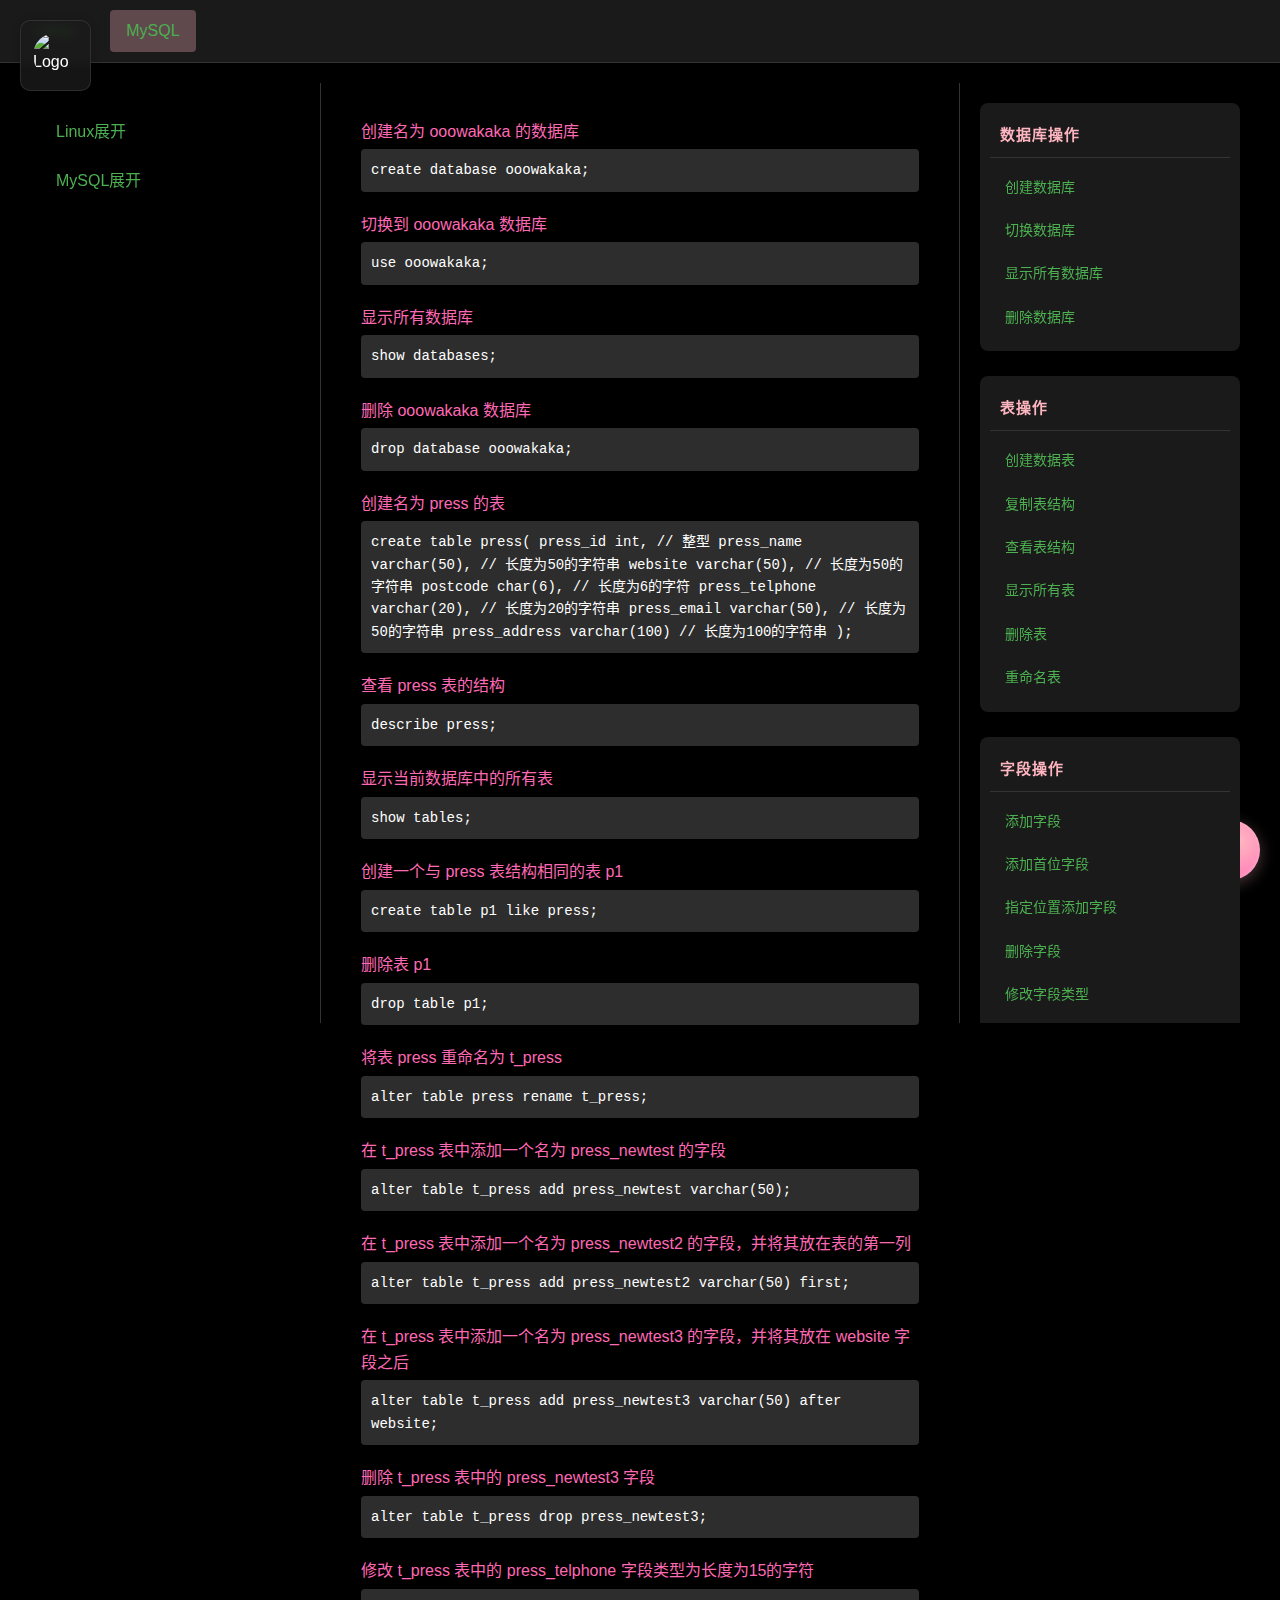
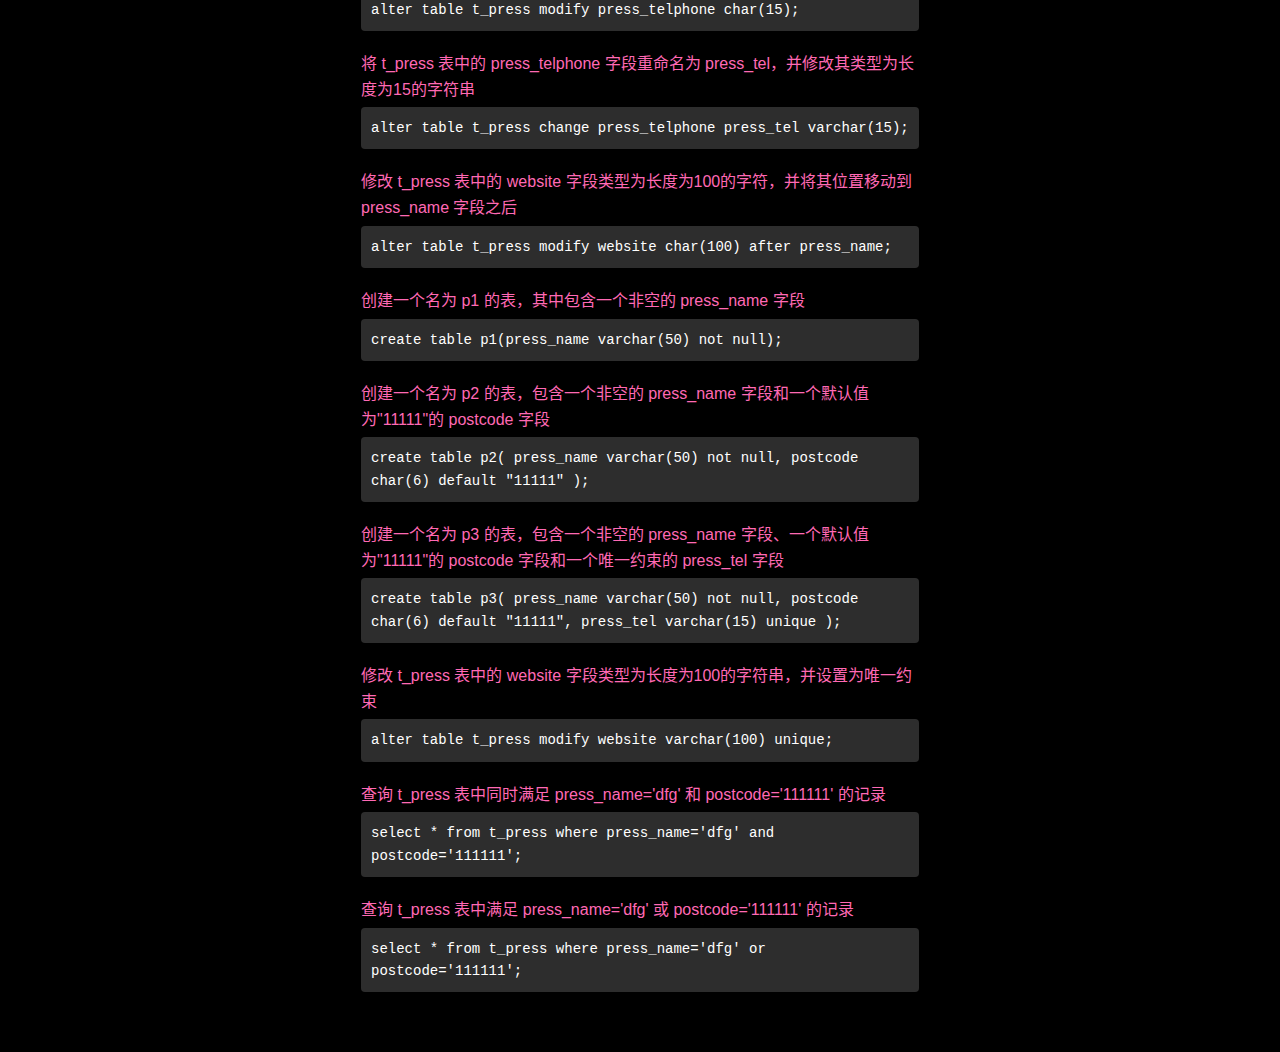
==== assets/index.html @ 96941409 "Update and rename music.txt to index.html" ====
<!DOCTYPE html>
<html lang="zh-CN">
<head>
    <meta charset="UTF-8">
    <meta name="viewport" content="width=device-width, initial-scale=1.0">
    <title>我的文档</title>
    <link rel="stylesheet" href="css/style.css">
    <link rel="stylesheet" href="https://cdnjs.cloudflare.com/ajax/libs/highlight.js/11.8.0/styles/github-dark.min.css">

    <div id="music-player" class="music-player">▶</div>

    <audio id="bgm" loop>

    <source src="assets/1.mp3" type="audio/mpeg">
    您的浏览器不支持音频播放
    </audio>
    
    <style>
.music-player {
    /* 保持定位不变 */
    position: fixed;
    bottom: 20px;
    right: 20px;

    /* 球形样式 */
    border-radius: 50%;
    width: 60px;
    height: 60px;
    display: flex;
    align-items: center;
    justify-content: center;
    cursor: pointer;

    /* 渐变背景 */
    background: radial-gradient(circle at 65% 35%, #FFB6C1, #FF69B4);

    /* 立体阴影 */
    box-shadow: 
        0 4px 15px rgba(255,182,193,0.3),
        inset 0 -2px 4px rgba(255,255,255,0.2),
        inset 0 2px 4px rgba(255,255,255,0.1);

    /* 文字样式 */
    font-size: 1.5em;
    color: white;
    text-shadow: 0 1px 2px rgba(0,0,0,0.2);

    /* 动画效果 */
    transition: all 0.3s cubic-bezier(0.25, 0.46, 0.45, 0.94);
    user-select: none;
}

.music-player:hover {
    transform: scale(1.15) translateZ(0);
    box-shadow: 
        0 6px 20px rgba(255,182,193,0.4),
        inset 0 -2px 4px rgba(255,255,255,0.3),
        inset 0 2px 4px rgba(255,255,255,0.2);
}

.music-player:active {
    transform: scale(0.9) translateZ(0);
    background: radial-gradient(circle at 35% 65%, #FF69B4, #FFB6C1);
}



:root {
    --primary-color: #2563eb;
    --secondary-color: #1e40af;
    --bg-color: #000000;
    --text-color: #ffffff;
    --code-bg: #333333;
}

body {
    font-family: -apple-system, BlinkMacSystemFont, "Segoe UI", Roboto, Oxygen, Ubuntu, Cantarell, "Fira Sans", "Droid Sans", "Helvetica Neue", sans-serif;
    line-height: 1.6;
    margin: 0;
    padding: 0;
    background: var(--bg-color);
    color: var(--text-color);
}

.container {
    display: flex;
    max-width: 1400px;  /* 增加最大宽度以适应右侧导航 */
    margin: 0 auto;
    padding: 20px;
}

.sidebar {
    width: 260px;
    padding: 20px;
    position: sticky;
    top: 0;
    height: 100vh;
    overflow-y: auto;
    border-right: 1px solid #333333;
}

.content {
    flex: 1;
    padding: 20px 40px;
    max-width: 800px;
}

h1, h2, h3 {
    color: var(--primary-color);
    margin-top: 2rem;
    margin-bottom: 1rem;
}

.nav-item {
    margin: 8px 0;
    color: #2196F3;
    padding: 4px 8px;
    border-radius: 4px;
    font-weight: 500;
    font-size: 16px;
}

.nav-item a {
    text-decoration: none;
    color: #4CAF50;
    display: block;
    padding: 4px 8px;
    border-radius: 4px;
    transition: all 0.2s;
    font-weight: 500;
    font-size: 16px;
}

.nav-item a:hover {
    background: rgba(255, 228, 225, 0.5);  /* 改为50%透明度 */
}

pre {
    background: var(--code-bg);
    padding: 16px;
    border-radius: 6px;
    overflow-x: auto;
}

code {
    font-family: "SFMono-Regular", Consolas, "Liberation Mono", Menlo, Courier, monospace;
    font-size: 14px;
}

.warning {
    background: #fff3cd;
    border-left: 4px solid #ffc107;
    padding: 12px;
    margin: 16px 0;
    border-radius: 4px;
}

.tip {
    background: #d1ecf1;
    border-left: 4px solid #0dcaf0;
    padding: 12px;
    margin: 16px 0;
    border-radius: 4px;
}

/* 添加新的样式 */
#linux-content p {
    margin-bottom: 5px;
    color: #ff69b4;
    font-weight: 500;
}

#linux-content code {
    display: block;
    margin-bottom: 20px;
    padding: 10px;
    background: var(--code-bg);
    border-radius: 4px;
    color: #fff;
    cursor: pointer;
    position: relative;
}

#linux-content code:active {
    background: #2d2d2d;
}

#linux-content code::after {
    content: "已复制";
    position: absolute;
    top: 0;
    right: 0;
    background: #4CAF50;
    color: white;
    padding: 4px 8px;
    border-radius: 0 4px 0 4px;
    font-size: 12px;
    opacity: 0;
    transition: opacity 0.3s;
}

#linux-content code.copied::after {
    opacity: 1;
}

/* 添加右侧导航样式 */
.right-sidebar {
    width: 260px;
    padding: 20px;
    position: sticky;
    top: 0;
    height: 100vh;
    overflow-y: auto;
    border-left: 1px solid #333333;
    /* 隐藏默认滚动条 */
    scrollbar-width: none;  /* Firefox */
    -ms-overflow-style: none;  /* IE and Edge */
}

/* 隐藏 Webkit 浏览器的滚动条 */
.right-sidebar::-webkit-scrollbar {
    display: none;
}

.right-nav-item {
    margin: 8px 0;
    cursor: pointer;
    color: #4CAF50;
    padding: 4px 8px;
    border-radius: 4px;
    transition: all 0.2s;
}

.right-nav-item:hover {
    background: rgba(255, 228, 225, 0.5) !important;  /* 改为50%透明度 */
    color: #4CAF50;
}

.right-nav-item.active {
    background: rgba(255, 182, 193, 0.3) !important;  /* 淡粉色背景透明度30% */
    color: #4CAF50;
    border-left: 3px solid #FFB6C1;
}

/* 修改内容显示的样式 */
#linux-content > div {
    display: none;  /* 默认所有代码块都隐藏 */
}

#linux-content > div.active {
    display: block;
    border-left: 4px solid #4CAF50;
    padding-left: 16px;
    margin-left: -20px;
}

/* 添加顶部导航栏样式 */
.top-nav {
    background: #1a1a1a;
    padding: 10px 20px;
    border-bottom: 1px solid #333;
    position: sticky;
    top: 0;
    z-index: 1000;
}

.top-nav-content {
    max-width: 1400px;
    margin: 0 auto;
    display: flex;
    align-items: center;
}

.top-nav-item {
    color: #4CAF50;
    padding: 8px 16px;
    text-decoration: none;
    border-radius: 4px;
    transition: all 0.2s;
    font-weight: 500;
}

.top-nav-item:hover {
    background: rgba(255, 228, 225, 0.5);  /* 改为50%透明度 */
}

.top-nav-item.active {
    background: rgba(255, 182, 193, 0.3) !important;  /* 淡粉色背景透明度30% */
    color: #4CAF50;
}

/* 修改代码块样式，添加复制成功提示 */
#linux-commands-content code::after,
#mysql-content code::after {
    content: "已复制";
    position: absolute;
    top: 0;
    right: 0;
    background: #4CAF50;
    color: white;
    padding: 4px 8px;
    border-radius: 0 4px 0 4px;
    font-size: 12px;
    opacity: 0;
    transition: opacity 0.3s;
}

#linux-commands-content code.copied::after,
#mysql-content code.copied::after {
    opacity: 1;
}

/* 修改代码块样式 */
#linux-commands-content code,
#mysql-content code {
    display: block;
    margin-bottom: 20px;
    padding: 10px;
    background: #2d2d2d;  /* 修改为深灰色背景 */
    border-radius: 4px;
    color: #fff;
    cursor: pointer;
    position: relative;
    font-family: "SFMono-Regular", Consolas, "Liberation Mono", Menlo, Courier, monospace;
    font-size: 14px;
}

#linux-commands-content code:active,
#mysql-content code:active {
    background: #363636;  /* 点击时稍微变亮 */
}

/* 修改说明文字样式 */
#linux-commands-content p,
#mysql-content p {
    margin-bottom: 5px;
    color: #ff69b4;
    font-weight: 500;
}

/* 添加分组样式 */
.nav-group {
    margin-bottom: 25px;
    background: #1a1a1a;
    border-radius: 8px;
    padding: 10px;
}

.nav-group-title {
    color: #FFB6C1;
    font-weight: bold;
    padding: 10px;
    margin-bottom: 10px;
    border-bottom: 1px solid #333;
    font-size: 15px;
    letter-spacing: 1px;
}

.nav-group .right-nav-item {
    padding: 8px 15px;
    margin: 5px 0;
    border-radius: 4px;
    transition: all 0.2s ease;
    font-size: 14px;
}

.nav-group .right-nav-item:hover {
    background: rgba(255, 228, 225, 0.5) !important;  /* 改为50%透明度 */
    color: #4CAF50;
    transform: translateX(5px);
}

.nav-group .right-nav-item.active {
    background: rgba(255, 182, 193, 0.3) !important;  /* 淡粉色背景透明度30% */
    color: #4CAF50;
    border-left: 3px solid #FFB6C1;
}

/* 修改logo样式 */
.logo {
    position: fixed;
    left: 20px;
    top: 20px;
    z-index: 1001;
    display: flex;
    flex-direction: column;
    align-items: center;
    background: rgba(26, 26, 26, 0.8);
    padding: 12px;  /* 减小内边距 */
    border-radius: 10px;
    box-shadow: 0 2px 10px rgba(0,0,0,0.2);
    backdrop-filter: blur(5px);
    -webkit-backdrop-filter: blur(5px);
    border: 1px solid rgba(255, 255, 255, 0.1);
}

.logo img {
    width: 45px;  /* 减小图片尺寸 */
    height: 45px;  /* 减小图片尺寸 */
    border-radius: 50%;
    object-fit: cover;
    transition: transform 0.3s ease;
}

.logo .info {
    display: none;  /* 默认隐藏文字信息 */
    opacity: 0;
    transform: translateY(-10px);
    transition: all 0.3s ease;
}

/* 鼠标悬停时显示文字信息 */
.logo:hover .info {
    display: flex;
    flex-direction: column;
    align-items: center;
    opacity: 1;
    transform: translateY(0);
}

.logo:hover img {
    transform: translateY(-5px);  /* 图片轻微上移 */
}

.logo .author {
    color: #FFB6C1;
    font-size: 14px;
    font-weight: 500;
    letter-spacing: 1px;
    margin: 10px 0 5px 0;
}

.logo .motto {
    color: #888;
    font-size: 12px;
    font-style: italic;
    margin-bottom: 5px;
}

.logo .contact {
    color: #888;
    font-size: 12px;
    margin-top: 2px;
}

    </style>

</head>
<body>
    <div class="logo">
        <img src="assets/log.jpg" alt="Logo">
        <div class="info">
            <span class="author">ooowakaka</span>
            <span class="motto">联系人</span>
            <span class="contact">QQ:6109322</span>
        </div>
    </div>
    <div class="top-nav">
        <div class="top-nav-content">
            <a href="#" class="top-nav-item" onclick="setActiveNav(this)">Linux</a>
            <a href="#" class="top-nav-item active" style="margin-left: 20px;" onclick="setActiveNav(this)">MySQL</a>
        </div>
    </div>
    <div class="container">
        <div class="sidebar">
            <div class="nav-item" id="linux-nav"><a href="#" id="linux-commands">Linux展开</a></div>
            <div class="nav-item" id="mysql-nav"><a href="#" id="mysql-commands">MySQL展开</a></div>
        </div>
        
        <div class="content">
            <!-- 添加Linux内容区域 -->
            <div id="linux-commands-content" style="display: none;">
                <div id="pwd-command">
                    <p>显示当前工作目录的完整路径</p>
                    <code>pwd</code>
                </div>

                <div id="ls-command">
                    <p>列出当前目录下的文件和子目录</p>
                    <code>ls</code>
                    <p>以长格式显示文件详细信息</p>
                    <code>ls -l</code>
                    <p>显示所有文件,包括隐藏文件</p>
                    <code>ls -a</code>
                    <p>递归显示子目录内容</p>
                    <code>ls -R</code>
                </div>

                <div id="cd-command">
                    <p>切换到根目录</p>
                    <code>cd /</code>
                    <p>切换到用户主目录</p>
                    <code>cd ~</code>
                    <p>切换到上一级目录</p>
                    <code>cd ..</code>
                    <p>切换到上一个工作目录</p>
                    <code>cd -</code>
                </div>

                <div id="mkdir-command">
                    <p>创建目录dir1</p>
                    <code>mkdir dir1</code>
                    <p>递归创建多级目录</p>
                    <code>mkdir -p a/b/c</code>
                </div>

                <div id="rmdir-command">
                    <p>删除空目录dir1</p>
                    <code>rmdir dir1</code>
                    <p>递归删除目录dir1及其内容</p>
                    <code>rm -r dir1</code>
                </div>

                <div id="cp-command">
                    <p>复制file1到file2</p>
                    <code>cp file1 file2</code>
                    <p>递归复制目录dir1到dir2</p>
                    <code>cp -r dir1 dir2</code>
                </div>

                <div id="mv-command">
                    <p>将file1重命名为file2</p>
                    <code>mv file1 file2</code>
                    <p>将file1移动到dir1目录</p>
                    <code>mv file1 dir1</code>
                </div>

                <div id="find-command">
                    <p>在根目录下查找所有.txt文件</p>
                    <code>find / -name "*.txt"</code>
                    <p>在当前目录查找所有普通文件</p>
                    <code>find . -type f</code>
                    <p>在当前目录查找所有目录</p>
                    <code>find . -type d</code>
                </div>

                <div id="more-less-command">
                    <p>分页显示文件内容,空格翻页,q退出</p>
                    <code>more file.txt</code>
                    <p>分页显示文件内容,可前后翻页</p>
                    <code>less file.txt</code>
                </div>

                <div id="cat-command">
                    <p>显示文件全部内容</p>
                    <code>cat file.txt</code>
                    <p>创建新文件并输入内容,Ctrl+D结束</p>
                    <code>cat > file.txt</code>
                </div>

                <div id="tar-command">
                    <p>打包文件到archive.tar</p>
                    <code>tar -cvf archive.tar files</code>
                    <p>解压archive.tar</p>
                    <code>tar -xvf archive.tar</code>
                    <p>打包并压缩</p>
                    <code>tar -zcvf archive.tar.gz files</code>
                    <p>解压缩并解包</p>
                    <code>tar -zxvf archive.tar.gz</code>
                </div>

                <div id="cal-command">
                    <p>显示当月日历</p>
                    <code>cal</code>
                    <p>显示当年日历</p>
                    <code>cal -y</code>
                    <p>显示指定年份日历</p>
                    <code>cal 2024</code>
                </div>

                <div id="date-command">
                    <p>显示当前日期和时间</p>
                    <code>date</code>
                    <p>以指定格式显示日期</p>
                    <code>date +%Y-%m-%d</code>
                    <p>以指定格式显示时间</p>
                    <code>date +%H:%M:%S</code>
                </div>

                <div id="vi-command">
                    <p>用vi编辑器打开文件</p>
                    <code>vi file.txt</code>
                    <p>保存文件</p>
                    <code>:w</code>
                    <p>退出vi</p>
                    <code>:q</code>
                    <p>保存并退出</p>
                    <code>:wq</code>
                    <p>强制退出不保存</p>
                    <code>:q!</code>
                    <p>进入插入模式</p>
                    <code>i</code>
                    <p>退出插入模式</p>
                    <code>Esc</code>
                    <p>删除当前行</p>
                    <code>dd</code>
                    <p>复制当前行</p>
                    <code>yy</code>
                    <p>粘贴</p>
                    <code>p</code>
                    <p>撤销上一步操作</p>
                    <code>u</code>
                    <p>向下搜索word</p>
                    <code>/word</code>
                    <p>向上搜索word</p>
                    <code>?word</code>
                </div>

                <!-- 继续添加其他Linux命令... -->
            </div>

            <!-- 保留原有的MySQL内容 -->
            <div id="mysql-content">
                <div id="create-database">
                    <p>创建名为 ooowakaka 的数据库</p>
                    <code>create database ooowakaka;</code>
                </div>

                <div id="use-database">
                    <p>切换到 ooowakaka 数据库</p>
                    <code>use ooowakaka;</code>
                </div>

                <div id="show-databases">
                    <p>显示所有数据库</p>
                    <code>show databases;</code>
                </div>

                <div id="drop-database">
                    <p>删除 ooowakaka 数据库</p>
                    <code>drop database ooowakaka;</code>
                </div>

                <div id="create-table">
                    <p>创建名为 press 的表</p>
                    <code>create table press(
    press_id int,                  // 整型
    press_name varchar(50),        // 长度为50的字符串
    website varchar(50),           // 长度为50的字符串
    postcode char(6),             // 长度为6的字符
    press_telphone varchar(20),    // 长度为20的字符串
    press_email varchar(50),       // 长度为50的字符串
    press_address varchar(100)     // 长度为100的字符串
);</code>
                </div>

                <div id="describe-table">
                    <p>查看 press 表的结构</p>
                    <code>describe press;</code>
                </div>

                <div id="show-tables">
                    <p>显示当前数据库中的所有表</p>
                    <code>show tables;</code>
                </div>

                <div id="create-like-table">
                    <p>创建一个与 press 表结构相同的表 p1</p>
                    <code>create table p1 like press;</code>
                </div>

                <div id="drop-table">
                    <p>删除表 p1</p>
                    <code>drop table p1;</code>
                </div>

                <div id="rename-table">
                    <p>将表 press 重命名为 t_press</p>
                    <code>alter table press rename t_press;</code>
                </div>

                <div id="add-field">
                    <p>在 t_press 表中添加一个名为 press_newtest 的字段</p>
                    <code>alter table t_press add press_newtest varchar(50);</code>
                </div>

                <div id="add-field-first">
                    <p>在 t_press 表中添加一个名为 press_newtest2 的字段，并将其放在表的第一列</p>
                    <code>alter table t_press add press_newtest2 varchar(50) first;</code>
                </div>

                <div id="add-field-after">
                    <p>在 t_press 表中添加一个名为 press_newtest3 的字段，并将其放在 website 字段之后</p>
                    <code>alter table t_press add press_newtest3 varchar(50) after website;</code>
                </div>

                <div id="drop-field">
                    <p>删除 t_press 表中的 press_newtest3 字段</p>
                    <code>alter table t_press drop press_newtest3;</code>
                </div>

                <div id="modify-field">
                    <p>修改 t_press 表中的 press_telphone 字段类型为长度为15的字符</p>
                    <code>alter table t_press modify press_telphone char(15);</code>
                </div>

                <div id="rename-field">
                    <p>将 t_press 表中的 press_telphone 字段重命名为 press_tel，并修改其类型为长度为15的字符串</p>
                    <code>alter table t_press change press_telphone press_tel varchar(15);</code>
                </div>

                <div id="move-field">
                    <p>修改 t_press 表中的 website 字段类型为长度为100的字符，并将其位置移动到 press_name 字段之后</p>
                    <code>alter table t_press modify website char(100) after press_name;</code>
                </div>

                <div id="create-table-notnull">
                    <p>创建一个名为 p1 的表，其中包含一个非空的 press_name 字段</p>
                    <code>create table p1(press_name varchar(50) not null);</code>
                </div>

                <div id="create-table-default">
                    <p>创建一个名为 p2 的表，包含一个非空的 press_name 字段和一个默认值为"11111"的 postcode 字段</p>
                    <code>create table p2(
    press_name varchar(50) not null,
    postcode char(6) default "11111"
);</code>
                </div>

                <div id="create-table-unique">
                    <p>创建一个名为 p3 的表，包含一个非空的 press_name 字段、一个默认值为"11111"的 postcode 字段和一个唯一约束的 press_tel 字段</p>
                    <code>create table p3(
    press_name varchar(50) not null,
    postcode char(6) default "11111",
    press_tel varchar(15) unique
);</code>
                </div>

                <div id="modify-field-unique">
                    <p>修改 t_press 表中的 website 字段类型为长度为100的字符串，并设置为唯一约束</p>
                    <code>alter table t_press modify website varchar(100) unique;</code>
                </div>

                <div id="query-and">
                    <p>查询 t_press 表中同时满足 press_name='dfg' 和 postcode='111111' 的记录</p>
                    <code>select * from t_press where press_name='dfg' and postcode='111111';</code>
                </div>

                <div id="query-or">
                    <p>查询 t_press 表中满足 press_name='dfg' 或 postcode='111111' 的记录</p>
                    <code>select * from t_press where press_name='dfg' or postcode='111111';</code>
                </div>
            </div>
        </div>
        
        <div class="right-sidebar" id="linux-sidebar" style="display: none;">
            <!-- 目录操作 -->
            <div class="nav-group">
                <div class="nav-group-title">目录操作</div>
                <div class="right-nav-item" data-target="pwd-command">pwd命令</div>
                <div class="right-nav-item" data-target="ls-command">ls命令</div>
                <div class="right-nav-item" data-target="cd-command">cd命令</div>
                <div class="right-nav-item" data-target="mkdir-command">mkdir命令</div>
                <div class="right-nav-item" data-target="rmdir-command">rmdir命令</div>
            </div>

            <!-- 文件操作 -->
            <div class="nav-group">
                <div class="nav-group-title">文件操作</div>
                <div class="right-nav-item" data-target="cp-command">cp命令</div>
                <div class="right-nav-item" data-target="mv-command">mv命令</div>
                <div class="right-nav-item" data-target="find-command">find命令</div>
            </div>

            <!-- 文件内容 -->
            <div class="nav-group">
                <div class="nav-group-title">文件内容</div>
                <div class="right-nav-item" data-target="more-less-command">more/less命令</div>
                <div class="right-nav-item" data-target="cat-command">cat命令</div>
            </div>

            <!-- 压缩解压 -->
            <div class="nav-group">
                <div class="nav-group-title">压缩解压</div>
                <div class="right-nav-item" data-target="tar-command">tar命令</div>
            </div>

            <!-- 系统信息 -->
            <div class="nav-group">
                <div class="nav-group-title">系统信息</div>
                <div class="right-nav-item" data-target="cal-command">cal命令</div>
                <div class="right-nav-item" data-target="date-command">date命令</div>
            </div>

            <!-- 文本编辑 -->
            <div class="nav-group">
                <div class="nav-group-title">文本编辑</div>
                <div class="right-nav-item" data-target="vi-command">vi命令</div>
            </div>
        </div>

        <!-- 将MySQL右侧导航栏修改为 -->
        <div class="right-sidebar" id="mysql-sidebar">
            <!-- 数据库操作 -->
            <div class="nav-group">
                <div class="nav-group-title">数据库操作</div>
                <div class="right-nav-item" data-target="create-database">创建数据库</div>
                <div class="right-nav-item" data-target="use-database">切换数据库</div>
                <div class="right-nav-item" data-target="show-databases">显示所有数据库</div>
                <div class="right-nav-item" data-target="drop-database">删除数据库</div>
            </div>

            <!-- 表操作 -->
            <div class="nav-group">
                <div class="nav-group-title">表操作</div>
                <div class="right-nav-item" data-target="create-table">创建数据表</div>
                <div class="right-nav-item" data-target="create-like-table">复制表结构</div>
                <div class="right-nav-item" data-target="describe-table">查看表结构</div>
                <div class="right-nav-item" data-target="show-tables">显示所有表</div>
                <div class="right-nav-item" data-target="drop-table">删除表</div>
                <div class="right-nav-item" data-target="rename-table">重命名表</div>
            </div>

            <!-- 字段操作 -->
            <div class="nav-group">
                <div class="nav-group-title">字段操作</div>
                <div class="right-nav-item" data-target="add-field">添加字段</div>
                <div class="right-nav-item" data-target="add-field-first">添加首位字段</div>
                <div class="right-nav-item" data-target="add-field-after">指定位置添加字段</div>
                <div class="right-nav-item" data-target="drop-field">删除字段</div>
                <div class="right-nav-item" data-target="modify-field">修改字段类型</div>
                <div class="right-nav-item" data-target="rename-field">重命名字段</div>
                <div class="right-nav-item" data-target="move-field">移动字段位置</div>
            </div>

            <!-- 约束 -->
            <div class="nav-group">
                <div class="nav-group-title">约束</div>
                <div class="right-nav-item" data-target="create-table-notnull">非空约束</div>
                <div class="right-nav-item" data-target="create-table-default">默认值约束</div>
                <div class="right-nav-item" data-target="create-table-unique">唯一约束</div>
                <div class="right-nav-item" data-target="modify-field-unique">添加唯一约束</div>
            </div>

            <!-- 查询 -->
            <div class="nav-group">
                <div class="nav-group-title">查询</div>
                <div class="right-nav-item" data-target="query-and">AND查询</div>
                <div class="right-nav-item" data-target="query-or">OR查询</div>
            </div>
        </div>
    </div>
    
    <script src="https://cdnjs.cloudflare.com/ajax/libs/highlight.js/11.8.0/highlight.min.js"></script>
    <script>
        hljs.highlightAll();
        
        // 修改左侧导航点击事件
        document.getElementById('linux-commands').addEventListener('click', function(e) {
            e.preventDefault();
            // 显示所有Linux代码块
            document.querySelectorAll('#linux-commands-content > div').forEach(div => {
                div.style.display = 'block';
            });
            // 移除Linux右侧导航的激活状态
            document.querySelectorAll('#linux-sidebar .right-nav-item').forEach(nav => {
                nav.classList.remove('active');
            });
        });

        // 添加MySQL展开点击事件
        document.getElementById('mysql-commands').addEventListener('click', function(e) {
            e.preventDefault();
            // 显示所有MySQL代码块
            document.querySelectorAll('#mysql-content > div').forEach(div => {
                div.style.display = 'block';
            });
            // 移除MySQL右侧导航的激活状态
            document.querySelectorAll('#mysql-sidebar .right-nav-item').forEach(nav => {
                nav.classList.remove('active');
            });
        });

        // 修改右侧导航点击事件处理
        document.querySelectorAll('.right-nav-item').forEach(item => {
            item.addEventListener('click', () => {
                const targetId = item.getAttribute('data-target');
                const targetElement = document.querySelector(`#${targetId}`);
                
                if (targetElement) {
                    // 判断是在哪个内容区域
                    const isLinuxContent = targetElement.closest('#linux-commands-content') !== null;
                    const contentArea = isLinuxContent ? '#linux-commands-content' : '#mysql-content';
                    
                    // 隐藏对应内容区域的所有div
                    document.querySelectorAll(`${contentArea} > div`).forEach(div => {
                        div.style.display = 'none';
                    });
                    
                    // 显示目标元素
                    targetElement.style.display = 'block';
                    
                    // 更新当前侧边栏的导航项状态
                    const currentSidebar = isLinuxContent ? '#linux-sidebar' : '#mysql-sidebar';
                    document.querySelectorAll(`${currentSidebar} .right-nav-item`).forEach(nav => {
                        nav.classList.remove('active');
                    });
                    item.classList.add('active');
                    
                    // 滚动到目标位置
                    setTimeout(() => {
                        const topNav = document.querySelector('.top-nav');
                        const topOffset = topNav ? topNav.offsetHeight : 0;
                        const targetPosition = targetElement.getBoundingClientRect().top + window.pageYOffset - topOffset - 20;
                        window.scrollTo({
                            top: targetPosition,
                            behavior: 'smooth'
                        });
                    }, 0);
                }
            });
        });

        // 修改代码复制功能
        document.querySelectorAll('#linux-commands-content code, #mysql-content code').forEach(block => {
            block.addEventListener('click', async () => {
                try {
                    await navigator.clipboard.writeText(block.textContent);
                    block.classList.add('copied');
                    setTimeout(() => {
                        block.classList.remove('copied');
                    }, 1000);
                } catch (err) {
                    console.error('复制失败:', err);
                }
            });
        });

        // 添加到现有script标签内
        function setActiveNav(element) {
            // 移除所有导航项的active类
            document.querySelectorAll('.top-nav-item').forEach(item => {
                item.classList.remove('active');
            });
            // 给被点击的导航项添加active类
            element.classList.add('active');
            
            // 切换内容显示
            const isLinux = element.textContent === 'Linux';
            document.getElementById('linux-commands-content').style.display = isLinux ? 'block' : 'none';
            document.getElementById('mysql-content').style.display = isLinux ? 'none' : 'block';
            document.getElementById('linux-sidebar').style.display = isLinux ? 'block' : 'none';
            document.getElementById('mysql-sidebar').style.display = isLinux ? 'none' : 'block';
            
            // 控制左侧导航栏显示
            document.getElementById('linux-nav').style.display = isLinux ? 'block' : 'none';
            document.getElementById('mysql-nav').style.display = isLinux ? 'none' : 'block';
        }

        // 页面加载完成时初始化左侧导航栏显示状态
        document.addEventListener('DOMContentLoaded', function() {
            const activeNav = document.querySelector('.top-nav-item.active');
            if (activeNav) {
                const isLinux = activeNav.textContent === 'Linux';
                document.getElementById('linux-nav').style.display = isLinux ? 'block' : 'none';
                document.getElementById('mysql-nav').style.display = isLinux ? 'none' : 'block';
            }
        });

        // 优化拖动功能,限制只能垂直移动
        const logo = document.querySelector('.logo');
        let isDragging = false;
        let startY;
        let lastY = 20;  // 初始垂直位置

        function onMouseDown(e) {
            isDragging = true;
            startY = e.clientY - lastY;
            logo.style.cursor = 'grabbing';
        }

        function onMouseMove(e) {
            if (!isDragging) return;
            
            e.preventDefault();
            
            // 只计算垂直位置
            lastY = e.clientY - startY;
            
            // 限制在视窗范围内
            const rect = logo.getBoundingClientRect();
            const maxY = window.innerHeight - rect.height;
            lastY = Math.min(Math.max(0, lastY), maxY);
            
            // 只应用垂直位置
            logo.style.top = `${lastY}px`;
        }

        function onMouseUp() {
            isDragging = false;
            logo.style.cursor = 'move';
        }

        // 添加事件监听
        logo.addEventListener('mousedown', onMouseDown);
        document.addEventListener('mousemove', onMouseMove);
        document.addEventListener('mouseup', onMouseUp);

        // 防止拖动时选中文本
        logo.addEventListener('dragstart', (e) => e.preventDefault());

                    const player = document.getElementById('music-player');
            const audio = document.getElementById('bgm');
            let isPlaying = false;

            player.addEventListener('click', () => {
              if (isPlaying) {
                audio.pause();
                player.innerHTML = '▶';
              } else {
                audio.play();
                player.innerHTML = '⏸';
              }
              isPlaying = !isPlaying;
            });

    </script>
</body>
</html>
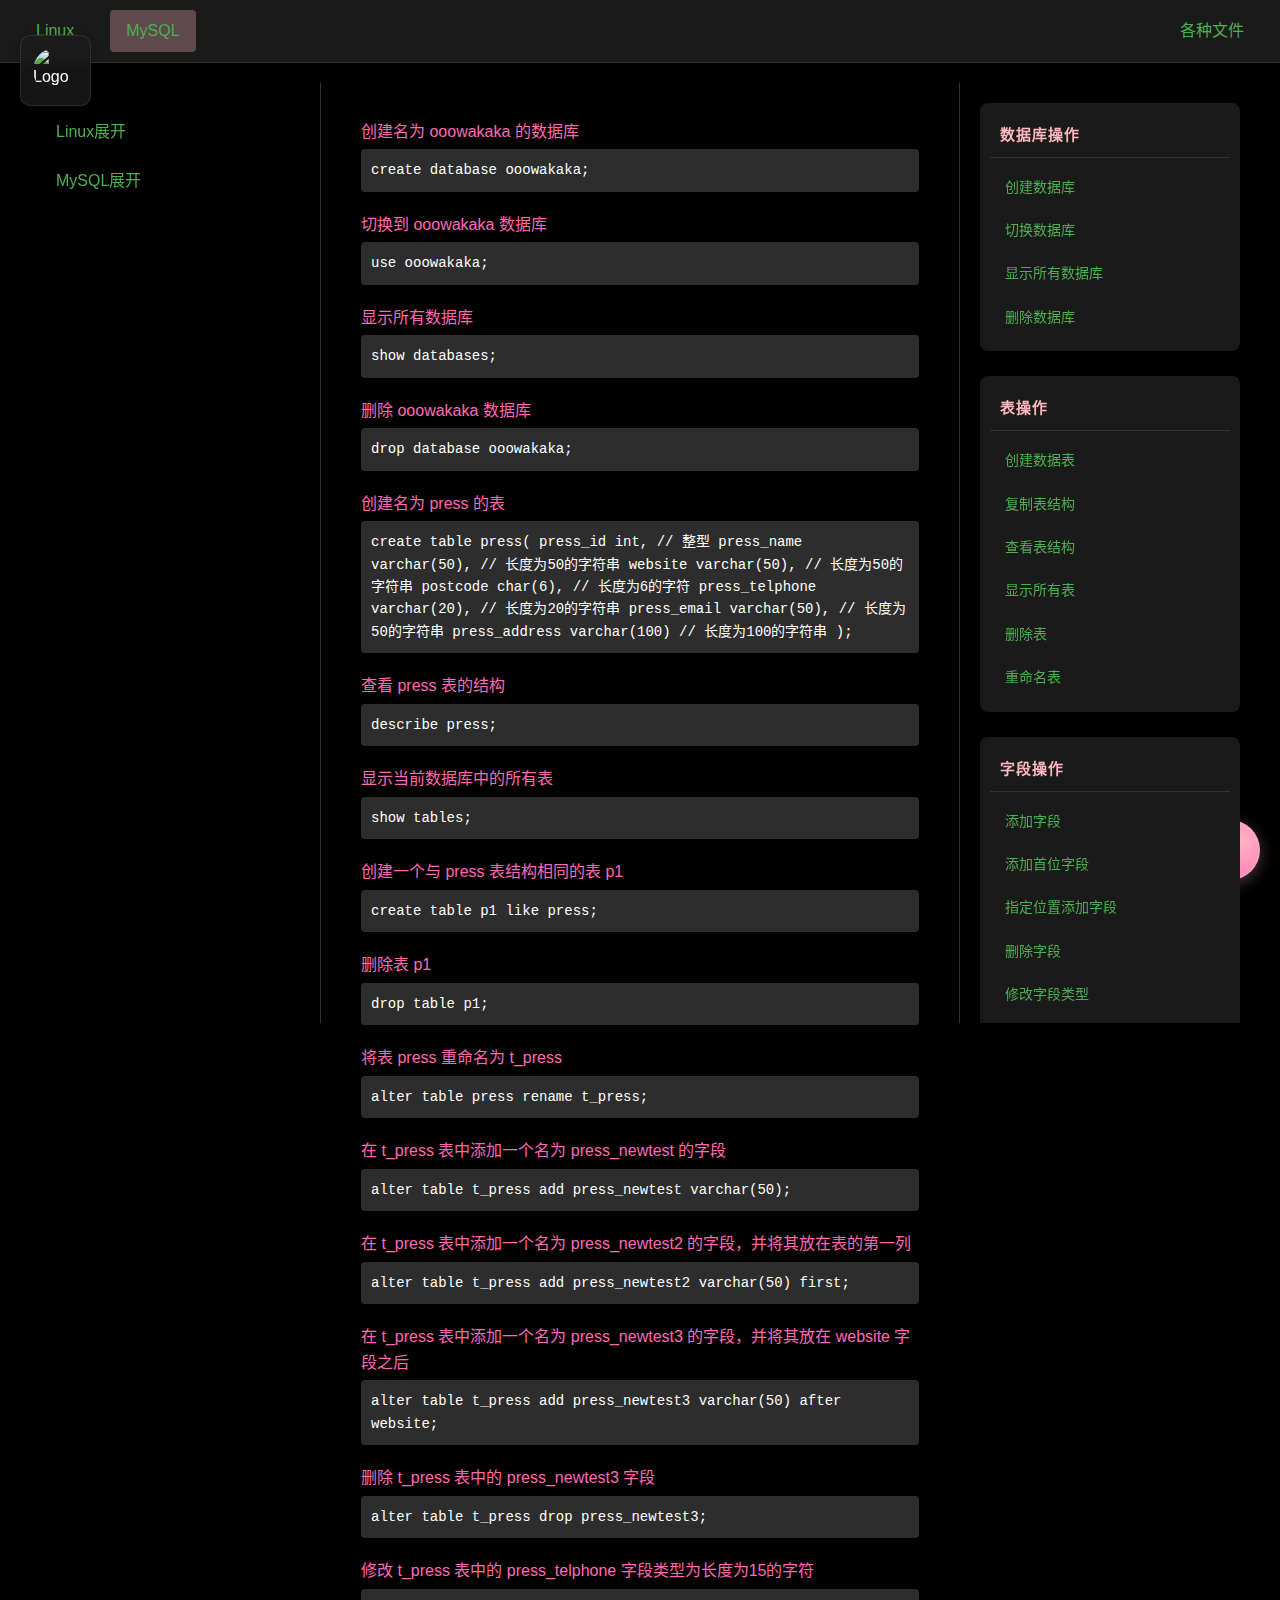
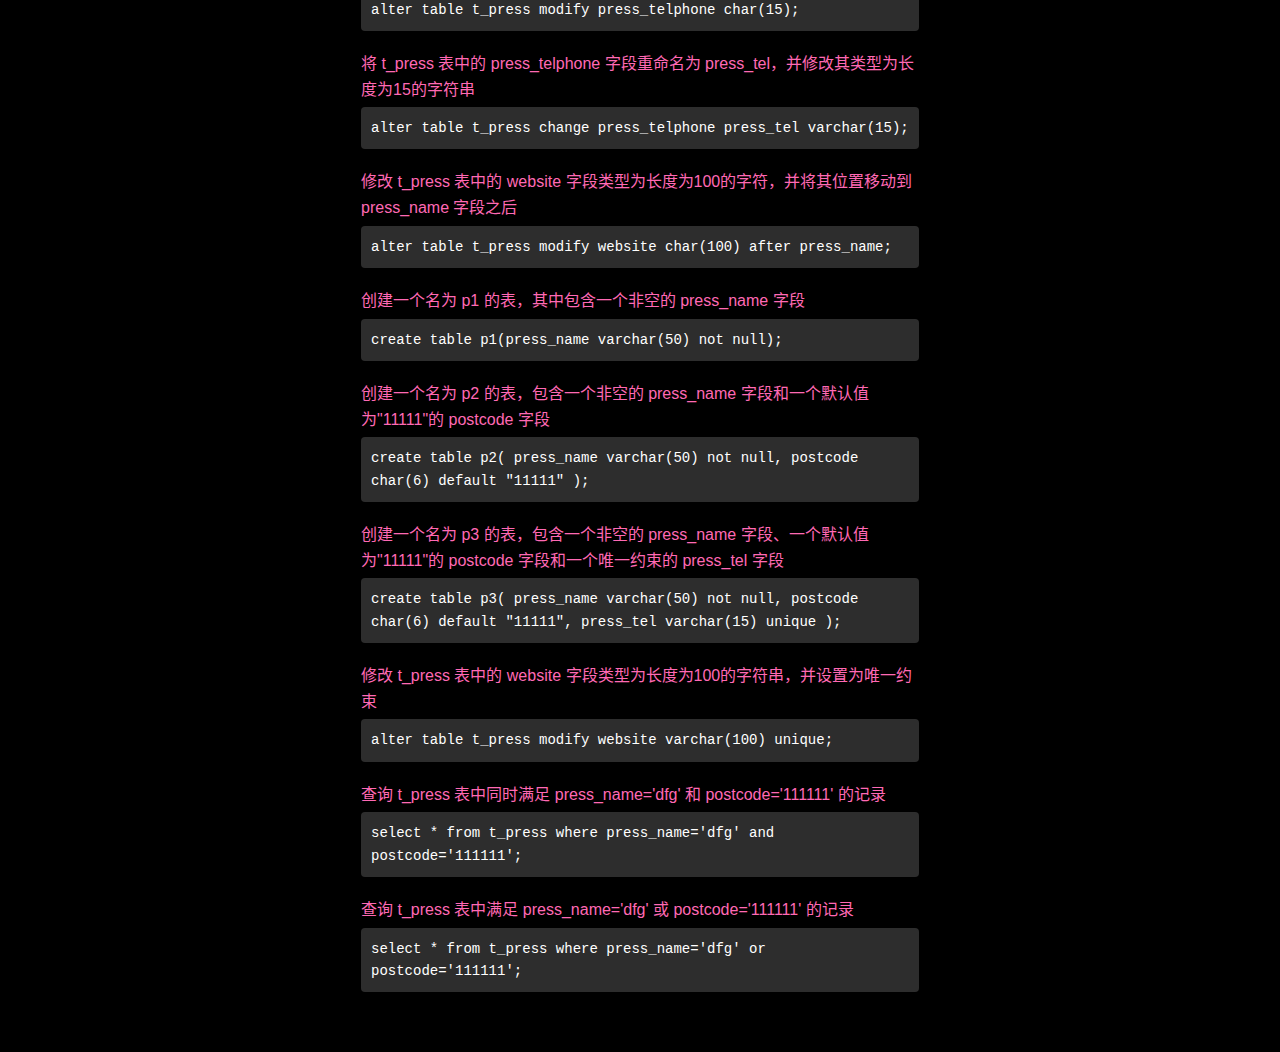
==== commit b6092654: "Update index.html" ====
--- a/assets/index.html
+++ b/assets/index.html
@@ -3,6 +3,7 @@
 <head>
     <meta charset="UTF-8">
     <meta name="viewport" content="width=device-width, initial-scale=1.0">
+    <meta name="viewport" content="width=device-width, initial-scale=1.0, maximum-scale=1.0, user-scalable=no">
     <title>我的文档</title>
     <link rel="stylesheet" href="css/style.css">
     <link rel="stylesheet" href="https://cdnjs.cloudflare.com/ajax/libs/highlight.js/11.8.0/styles/github-dark.min.css">
@@ -16,6 +17,8 @@
     </audio>
     
     <style>
+
+
 .music-player {
     /* 保持定位不变 */
     position: fixed;
@@ -380,7 +383,7 @@
 .logo {
     position: fixed;
     left: 20px;
-    top: 20px;
+    top: 35px;
     z-index: 1001;
     display: flex;
     flex-direction: column;
@@ -442,6 +445,7 @@
     font-size: 12px;
     margin-top: 2px;
 }
+
 
     </style>
 
@@ -459,12 +463,14 @@
         <div class="top-nav-content">
             <a href="#" class="top-nav-item" onclick="setActiveNav(this)">Linux</a>
             <a href="#" class="top-nav-item active" style="margin-left: 20px;" onclick="setActiveNav(this)">MySQL</a>
+            <div style="margin-left: auto;"><a href="#" class="top-nav-item" onclick="setActiveNav(this)">各种文件</a></div>
         </div>
     </div>
     <div class="container">
         <div class="sidebar">
             <div class="nav-item" id="linux-nav"><a href="#" id="linux-commands">Linux展开</a></div>
             <div class="nav-item" id="mysql-nav"><a href="#" id="mysql-commands">MySQL展开</a></div>
+           
         </div>
         
         <div class="content">
